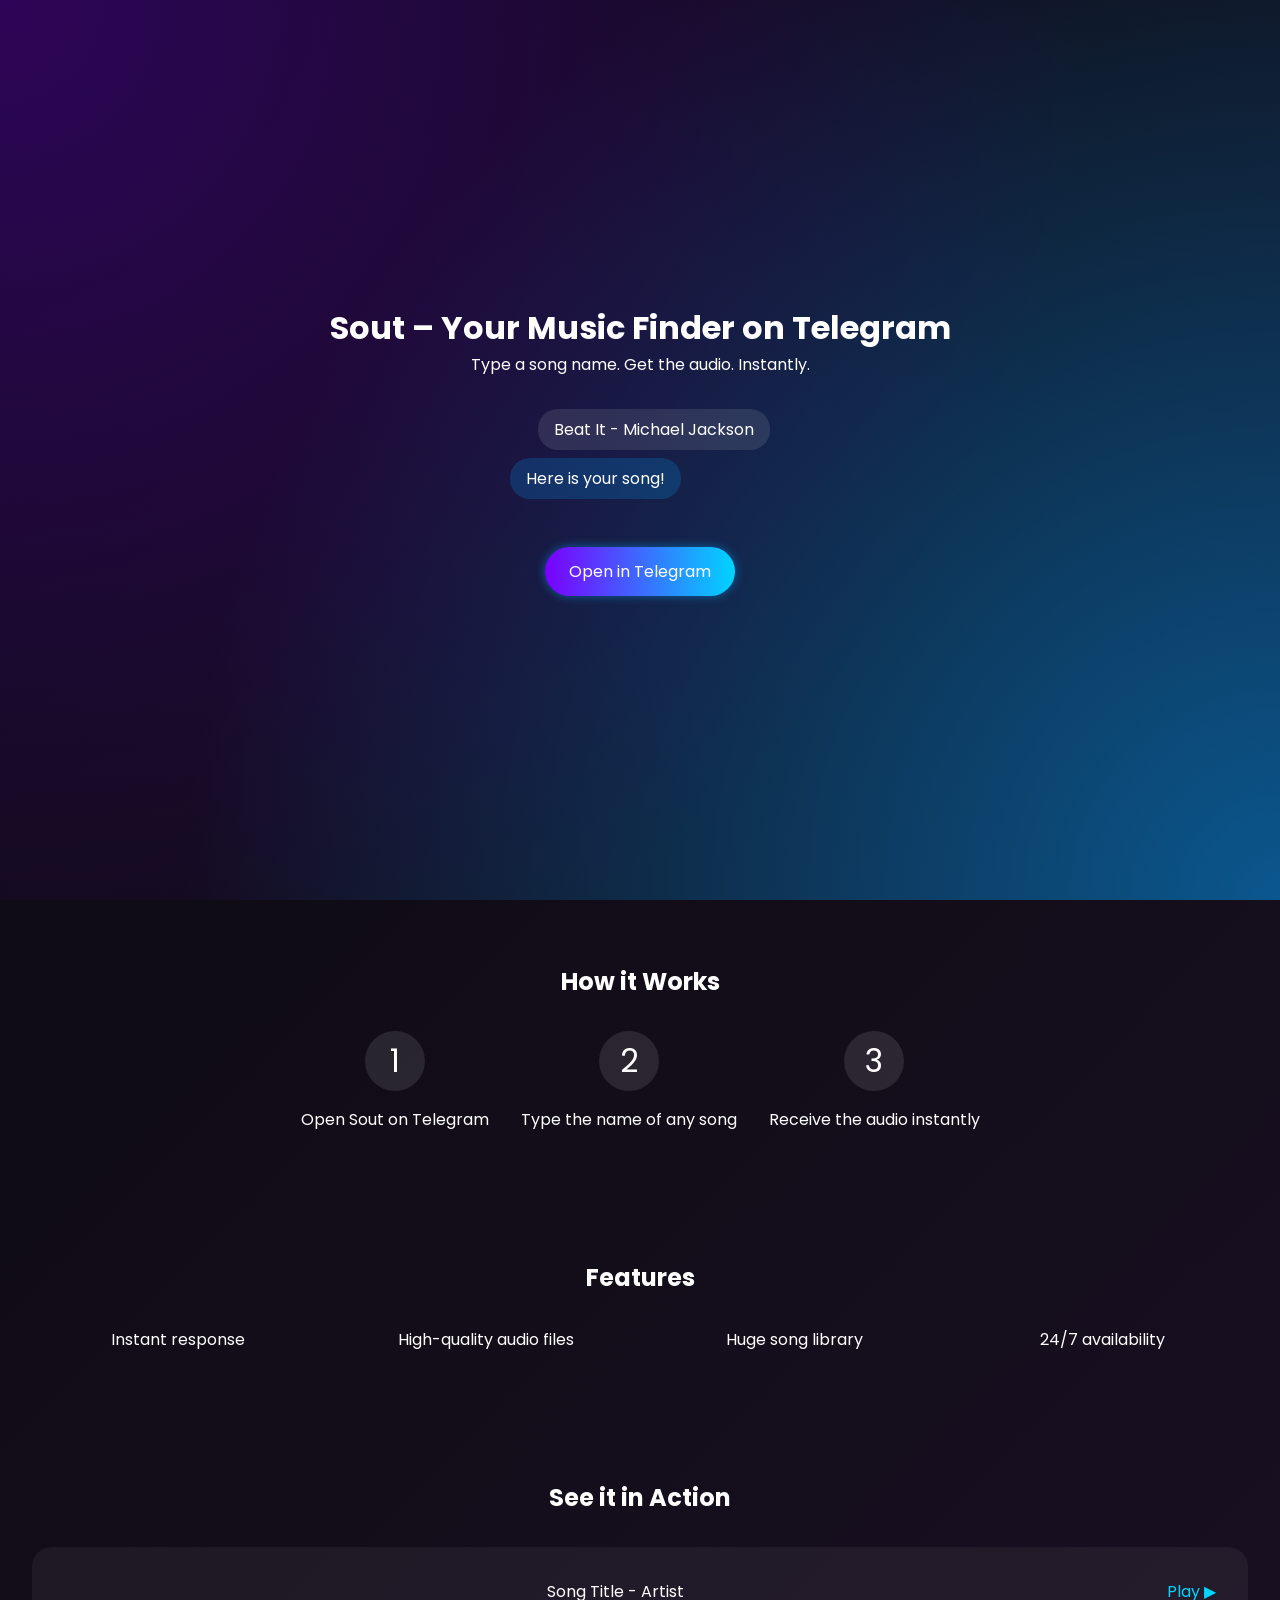
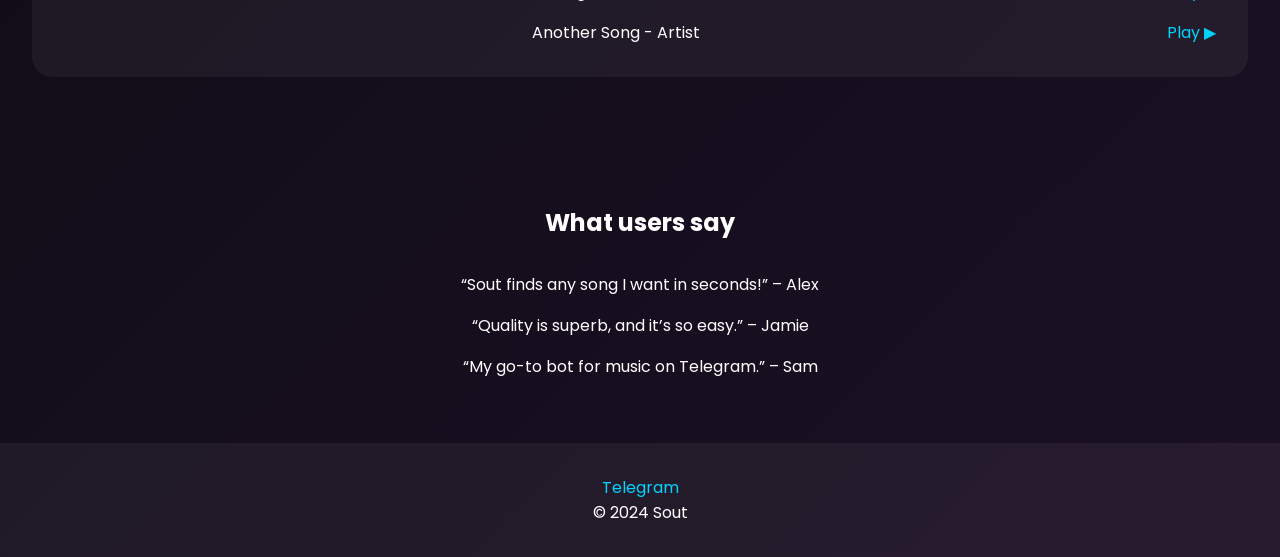
==== index.html @ 6c97b123 "Add landing page with modern design" ====
<!DOCTYPE html>
<html lang="en">
<head>
    <meta charset="UTF-8">
    <meta name="viewport" content="width=device-width, initial-scale=1.0">
    <title>Sout – Your Music Finder on Telegram</title>
    <link rel="stylesheet" href="styles.css">
</head>
<body>
    <header class="hero">
        <div class="content">
            <h1>Sout – Your Music Finder on Telegram</h1>
            <p class="subtitle">Type a song name. Get the audio. Instantly.</p>
            <div class="chat-demo">
                <div class="bubble user">Beat It - Michael Jackson</div>
                <div class="bubble bot">Here is your song!</div>
            </div>
            <a class="cta" href="https://t.me/sout_bot" target="_blank">Open in Telegram</a>
        </div>
    </header>

    <section class="how-it-works">
        <h2>How it Works</h2>
        <div class="steps">
            <div class="step">
                <div class="icon">1</div>
                <p>Open Sout on Telegram</p>
            </div>
            <div class="step">
                <div class="icon">2</div>
                <p>Type the name of any song</p>
            </div>
            <div class="step">
                <div class="icon">3</div>
                <p>Receive the audio instantly</p>
            </div>
        </div>
    </section>

    <section class="features">
        <h2>Features</h2>
        <ul>
            <li>Instant response</li>
            <li>High-quality audio files</li>
            <li>Huge song library</li>
            <li>24/7 availability</li>
        </ul>
    </section>

    <section class="showcase">
        <h2>See it in Action</h2>
        <div class="mockup">
            <!-- placeholder for sample results -->
            <div class="result">Song Title - Artist <span>Play ▶</span></div>
            <div class="result">Another Song - Artist <span>Play ▶</span></div>
        </div>
    </section>

    <section class="testimonials">
        <h2>What users say</h2>
        <div class="carousel">
            <div class="review">“Sout finds any song I want in seconds!” – Alex</div>
            <div class="review">“Quality is superb, and it’s so easy.” – Jamie</div>
            <div class="review">“My go-to bot for music on Telegram.” – Sam</div>
        </div>
    </section>

    <footer>
        <a href="https://t.me/sout_bot" target="_blank" class="telegram-link">Telegram</a>
        <p class="copyright">© 2024 Sout</p>
    </footer>

<script src="script.js"></script>
</body>
</html>
---- styles.css ----
@import url('https://fonts.googleapis.com/css2?family=Poppins:wght@300;500;700&display=swap');

* {
  box-sizing: border-box;
  margin: 0;
  padding: 0;
}

body {
  font-family: 'Poppins', sans-serif;
  background: linear-gradient(135deg, #0a0a0f, #1b1024);
  color: #fff;
  overflow-x: hidden;
}

.hero {
  min-height: 100vh;
  display: flex;
  align-items: center;
  justify-content: center;
  text-align: center;
  background: radial-gradient(circle at top left, rgba(80,0,160,0.5), transparent 70%),
              radial-gradient(circle at bottom right, rgba(0,160,255,0.5), transparent 70%);
  position: relative;
}

.hero .chat-demo {
  margin: 2rem auto;
  width: 260px;
  display: flex;
  flex-direction: column;
  gap: 0.5rem;
}

.bubble {
  padding: 0.5rem 1rem;
  border-radius: 20px;
  max-width: 100%;
  display: inline-block;
}

.bubble.user {
  background: rgba(255,255,255,0.1);
  align-self: flex-end;
}

.bubble.bot {
  background: rgba(0,160,255,0.2);
  align-self: flex-start;
}

.cta {
  display: inline-block;
  margin-top: 1rem;
  padding: 0.75rem 1.5rem;
  background: linear-gradient(90deg, #7a00ff, #00d4ff);
  color: #fff;
  border-radius: 30px;
  text-decoration: none;
  box-shadow: 0 0 10px rgba(0,160,255,0.5);
  transition: transform 0.2s ease;
}

.cta:hover {
  transform: translateY(-3px);
}

section {
  padding: 4rem 2rem;
  text-align: center;
}

.steps {
  display: flex;
  flex-wrap: wrap;
  justify-content: center;
  gap: 2rem;
  margin-top: 2rem;
}

.step .icon {
  font-size: 2rem;
  background: rgba(255,255,255,0.1);
  width: 60px;
  height: 60px;
  line-height: 60px;
  margin: 0 auto 1rem auto;
  border-radius: 50%;
}

.features ul {
  list-style: none;
  display: grid;
  grid-template-columns: repeat(auto-fit, minmax(160px, 1fr));
  gap: 1rem;
  margin-top: 2rem;
}

.showcase .mockup {
  margin-top: 2rem;
  background: rgba(255,255,255,0.05);
  padding: 2rem;
  border-radius: 20px;
  display: grid;
  gap: 1rem;
}

.result span {
  float: right;
  color: #00d4ff;
}

.carousel {
  margin-top: 2rem;
  display: flex;
  flex-direction: column;
  gap: 1rem;
}

footer {
  padding: 2rem;
  text-align: center;
  background: rgba(255,255,255,0.05);
}

.telegram-link {
  color: #00d4ff;
  text-decoration: none;
}
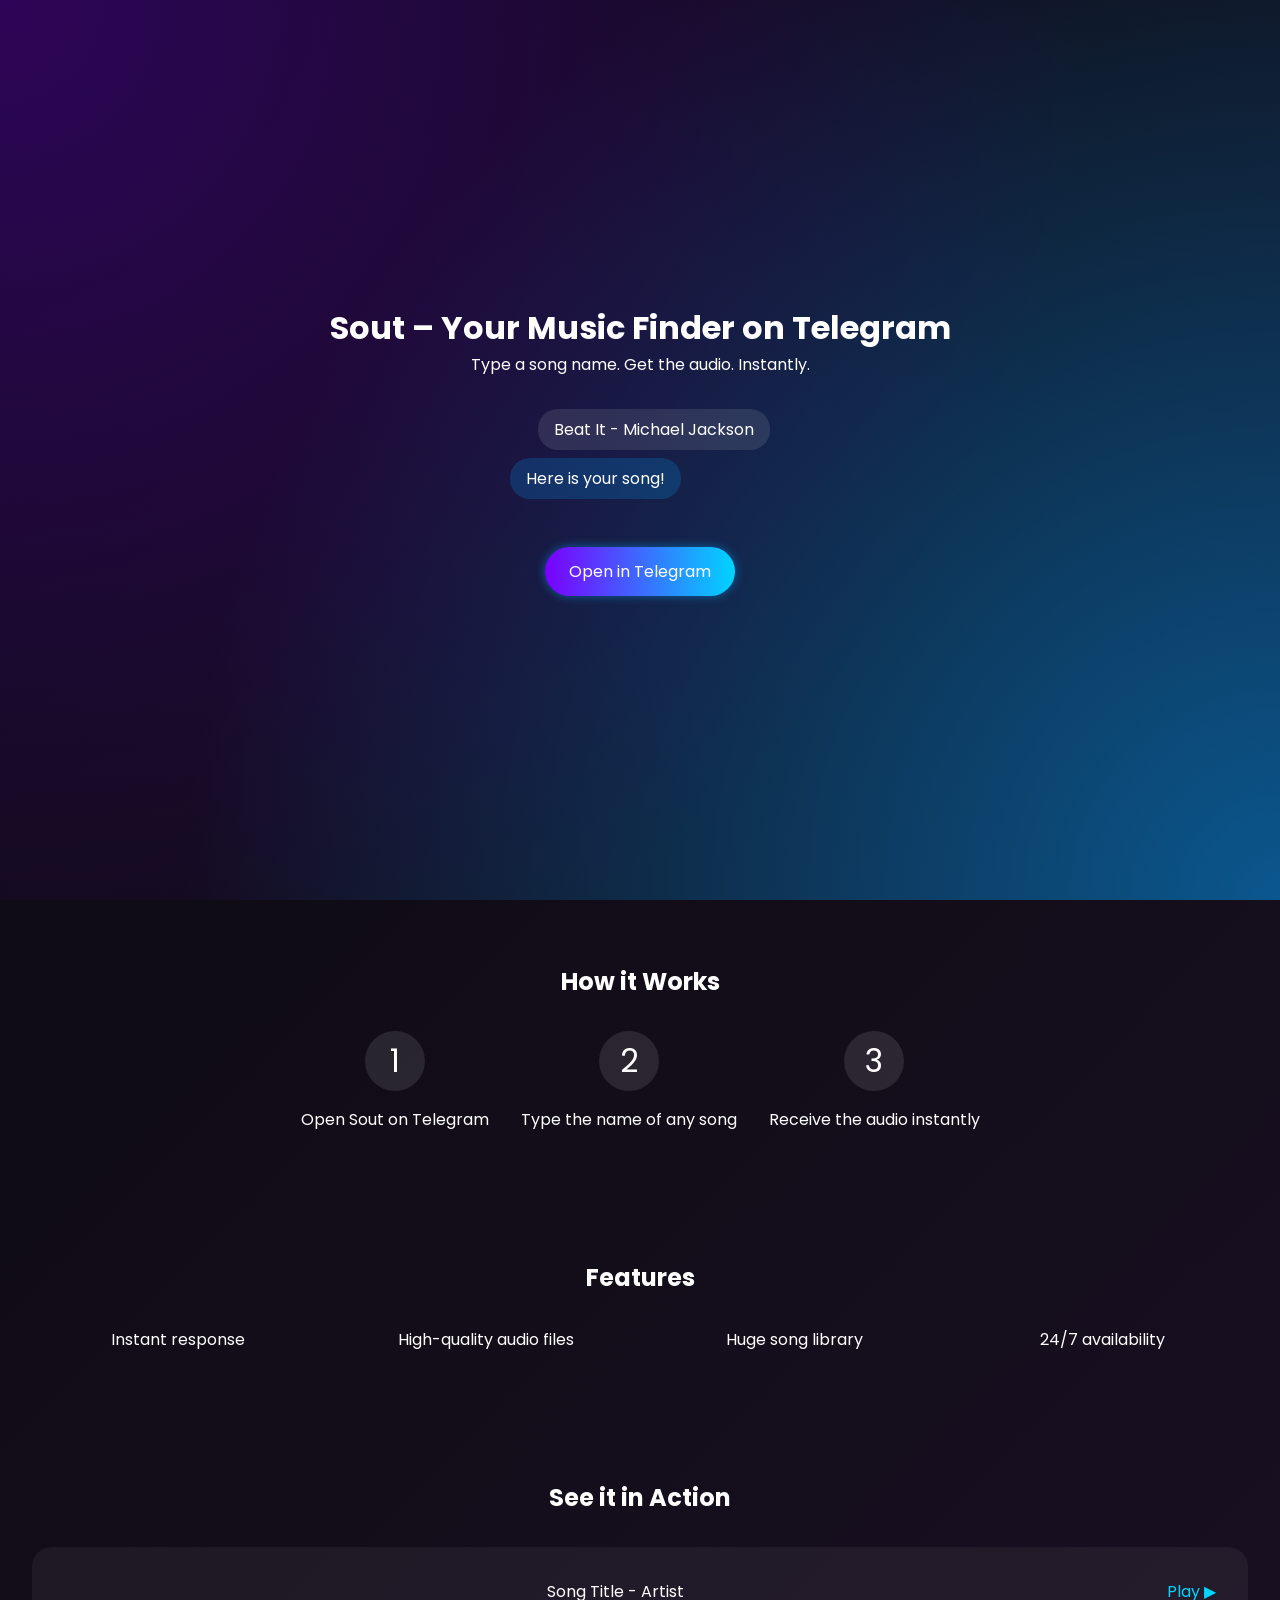
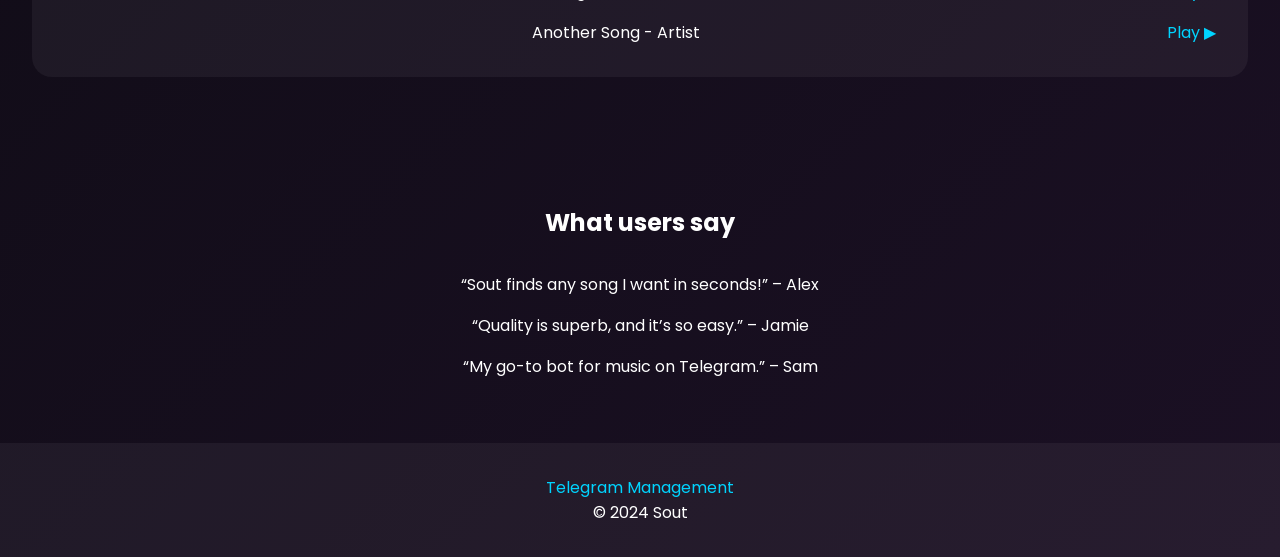
==== commit ba176d77: "Add Telegram bot and management page" ====
--- a/index.html
+++ b/index.html
@@ -67,6 +67,7 @@
 
     <footer>
         <a href="https://t.me/sout_bot" target="_blank" class="telegram-link">Telegram</a>
+        <a href="/manage" class="telegram-link">Management</a>
         <p class="copyright">© 2024 Sout</p>
     </footer>
 
